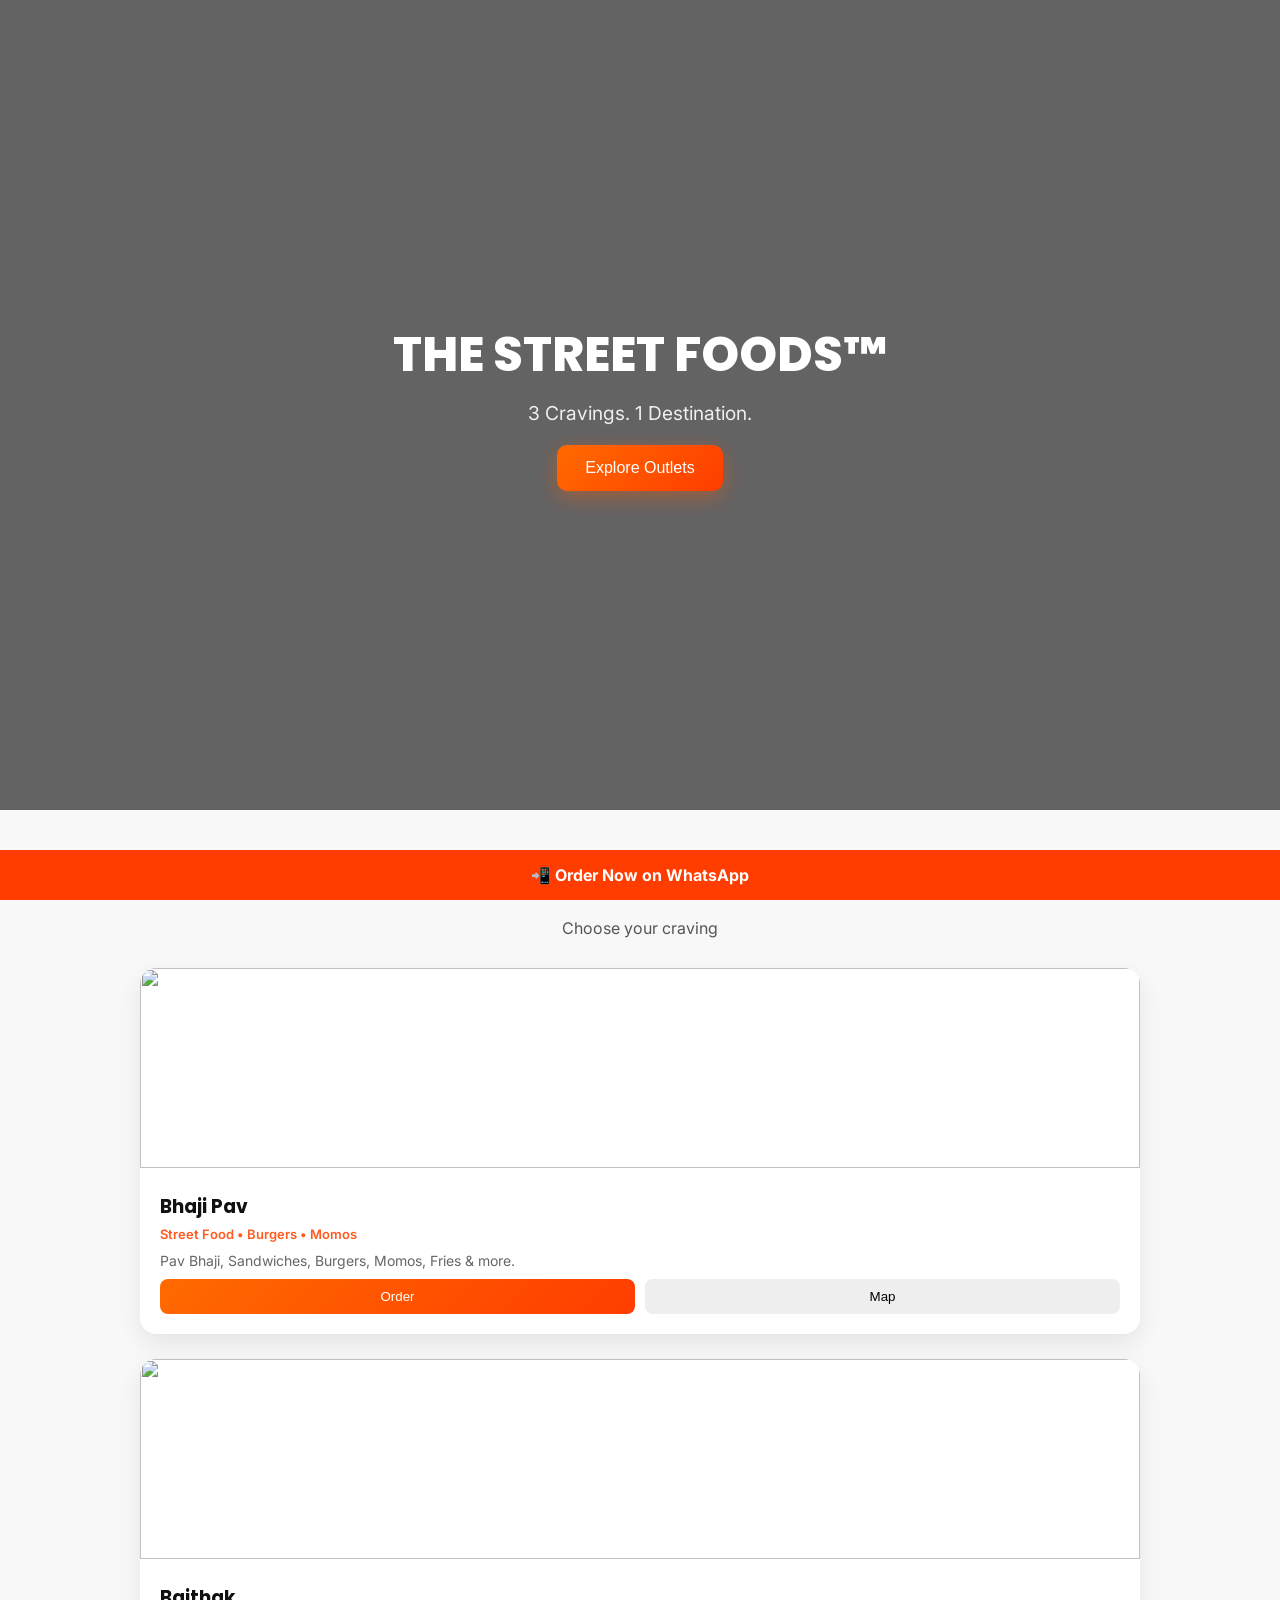
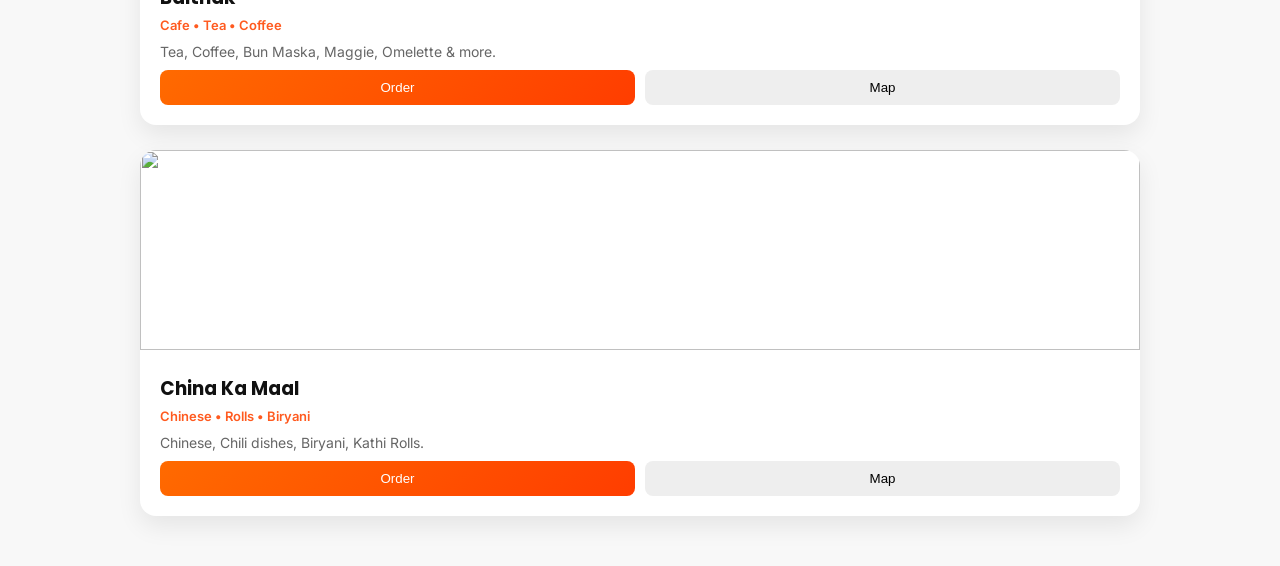
==== index.html @ 2a325438 "Update index.html" ====
<!DOCTYPE html>
<html lang="en">
<head>
    <meta charset="UTF-8" />
    <meta name="viewport" content="width=device-width, initial-scale=1.0"/>
    <title>The Street Foods™</title>

    <!-- Fonts -->
    <link href="https://fonts.googleapis.com/css2?family=Poppins:wght@400;600;800&family=Inter:wght@300;400;500&display=swap" rel="stylesheet">

    <style>
        * {
          margin: 0;
          padding: 0;
          box-sizing: border-box;
        }

        body {
          font-family: 'Inter', sans-serif;
          background: #f8f8f8;
          color: #111;
        }

        /* HERO */
        .hero {
          height: 90vh;
          background: linear-gradient(rgba(0,0,0,0.6), rgba(0,0,0,0.6)),
                      url('https://images.unsplash.com/photo-1504674900247-0877df9cc836');
          background-size: cover;
          background-position: center;
          display: flex;
          align-items: center;
          justify-content: center;
          text-align: center;
          color: white;
          padding: 20px;
        }

        .hero h1 {
          font-family: 'Poppins', sans-serif;
          font-size: 3rem;
          font-weight: 800;
        }

        .hero p {
          margin-top: 10px;
          font-size: 1.2rem;
          opacity: 0.9;
        }

        .hero button {
          margin-top: 20px;
          padding: 14px 28px;
          border: none;
          border-radius: 10px;
          background: linear-gradient(135deg, #ff6a00, #ff3d00);
          color: white;
          font-size: 16px;
          cursor: pointer;
          box-shadow: 0 6px 20px rgba(255,90,0,0.4);
          transition: 0.3s;
        }

        .hero button:hover {
          transform: scale(1.05);
        }

        /* SECTION */
        .section {
          padding: 50px 20px;
        }

        .section h2 {
          text-align: center;
          font-family: 'Poppins';
          font-size: 2rem;
          margin-bottom: 10px;
        }

        .section p {
          text-align: center;
          margin-bottom: 30px;
          color: #555;
        }

        /* CARDS */
        .cards {
          display: grid;
          gap: 25px;
          max-width: 1000px;
          margin: auto;
        }

        .card {
          background: white;
          border-radius: 16px;
          overflow: hidden;
          box-shadow: 0 10px 25px rgba(0,0,0,0.08);
          transition: 0.3s;
        }

        .card:hover {
          transform: translateY(-5px);
        }

        .card img {
          width: 100%;
          height: 200px;
          object-fit: cover;
        }

        .card-content {
          padding: 20px;
        }

        .card h3 {
          font-family: 'Poppins';
          margin-bottom: 5px;
        }

        .tag {
          font-size: 13px;
          color: #ff5a1f;
          font-weight: 600;
          margin-bottom: 10px;
        }

        .desc {
          font-size: 14px;
          color: #666;
          margin-bottom: 10px;
        }

        .buttons {
          display: flex;
          gap: 10px;
          margin-top: 10px;
        }

        .btn {
          flex: 1;
          padding: 10px;
          border-radius: 8px;
          border: none;
          cursor: pointer;
        }

        .primary {
          background: linear-gradient(135deg, #ff6a00, #ff3d00);
          color: white;
        }

        .secondary {
          background: #eee;
        }

        /* Sticky button */
        .sticky {
          position: fixed;
          bottom: 0;
          width: 100%;
          background: #ff3d00;
          color: white;
          text-align: center;
          padding: 15px;
          font-weight: bold;
        }

        /* MOBILE */
        @media (max-width: 600px) {
          .hero h1 {
            font-size: 2.2rem;
          }
        }
    </style>
</head>

<body>

<!-- HERO -->
<section class="hero">
    <div>
        <h1>THE STREET FOODS™</h1>
        <p>3 Cravings. 1 Destination.</p>
        <button onclick="scrollToOutlets()">Explore Outlets</button>
    </div>
</section>

<!-- OUTLETS -->
<section class="section" id="outlets">
    <h2>Our Outlets</h2>
    <p>Choose your craving</p>

    <div class="cards">

        <!-- Bhaji Pav -->
        <div class="card">
            <img src="https://unsplash.com/photos/a-plate-of-food-that-includes-bread-salsa-and-bread-rolls-jZaYAd6CqOo">
            <div class="card-content">
                <h3>Bhaji Pav</h3>
                <div class="tag">Street Food • Burgers • Momos</div>
                <div class="desc">
                    Pav Bhaji, Sandwiches, Burgers, Momos, Fries & more.
                </div>

                <div class="buttons">
                    <button class="btn primary" onclick="order('Bhaji Pav', '918409067309')">Order</button>
                    <button class="btn secondary" onclick="openMap('https://share.google/gjvX9seNaSlevF1n9')">Map</button>
                </div>
            </div>
        </div>

        <!-- Baithak -->
        <div class="card">
            <img src="https://images.unsplash.com/photo-1495474472287-4d71bcdd2085">
            <div class="card-content">
                <h3>Baithak</h3>
                <div class="tag">Cafe • Tea • Coffee</div>
                <div class="desc">
                    Tea, Coffee, Bun Maska, Maggie, Omelette & more.
                </div>

                <div class="buttons">
                    <button class="btn primary" onclick="order('Baithak', '918409067309')">Order</button>
                    <button class="btn secondary" onclick="openMap('https://share.google/8egLSYewcyZuOjMww')">Map</button>
                </div>
            </div>
        </div>

        <!-- China -->
        <div class="card">
            <img src="https://images.unsplash.com/photo-1546069901-ba9599a7e63c">
            <div class="card-content">
                <h3>China Ka Maal</h3>
                <div class="tag">Chinese • Rolls • Biryani</div>
                <div class="desc">
                    Chinese, Chili dishes, Biryani, Kathi Rolls.
                </div>

                <div class="buttons">
                    <button class="btn primary" onclick="order('China Ka Maal', '917033182192')">Order</button>
                    <button class="btn secondary" onclick="openMap('https://share.google/0GJ7uHHTRGUVC8TvQ')">Map</button>
                </div>
            </div>
        </div>

    </div>
</section>

<!-- Sticky CTA -->
<div class="sticky" onclick="order('The Street Foods', '918409067309')">
    📲 Order Now on WhatsApp
</div>

<script>
    function scrollToOutlets() {
      document.getElementById("outlets").scrollIntoView({ behavior: "smooth" });
    }

    function order(outlet, number) {
      const msg = `Hi, I want to order from ${outlet}`;
      window.open(`https://wa.me/${number}?text=${encodeURIComponent(msg)}`);
    }

    function openMap(link) {
      window.open(link);
    }
</script>

</body>
</html>
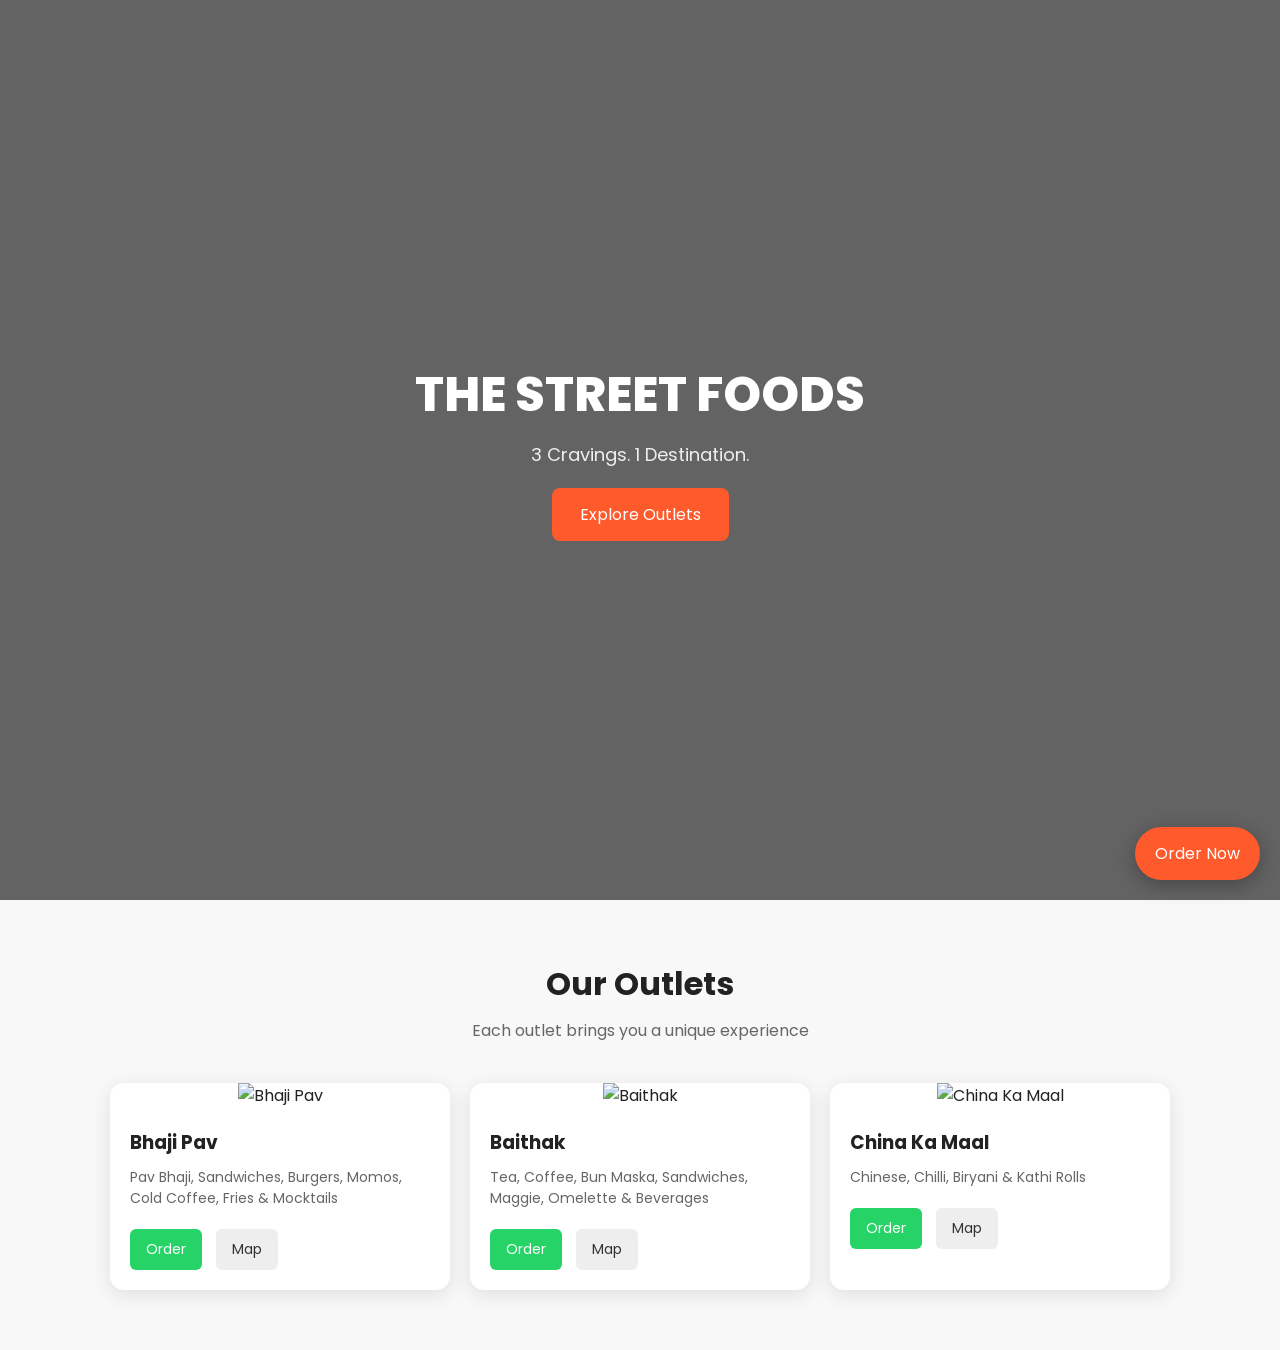
==== commit 98f3cbae: "Update index.html" ====
--- a/index.html
+++ b/index.html
@@ -1,271 +1,228 @@
 <!DOCTYPE html>
 <html lang="en">
 <head>
-    <meta charset="UTF-8" />
-    <meta name="viewport" content="width=device-width, initial-scale=1.0"/>
-    <title>The Street Foods™</title>
-
-    <!-- Fonts -->
-    <link href="https://fonts.googleapis.com/css2?family=Poppins:wght@400;600;800&family=Inter:wght@300;400;500&display=swap" rel="stylesheet">
-
-    <style>
-        * {
-          margin: 0;
-          padding: 0;
-          box-sizing: border-box;
-        }
-
-        body {
-          font-family: 'Inter', sans-serif;
-          background: #f8f8f8;
-          color: #111;
-        }
-
-        /* HERO */
-        .hero {
-          height: 90vh;
-          background: linear-gradient(rgba(0,0,0,0.6), rgba(0,0,0,0.6)),
-                      url('https://images.unsplash.com/photo-1504674900247-0877df9cc836');
-          background-size: cover;
-          background-position: center;
-          display: flex;
-          align-items: center;
-          justify-content: center;
-          text-align: center;
-          color: white;
-          padding: 20px;
-        }
-
-        .hero h1 {
-          font-family: 'Poppins', sans-serif;
-          font-size: 3rem;
-          font-weight: 800;
-        }
-
-        .hero p {
-          margin-top: 10px;
-          font-size: 1.2rem;
-          opacity: 0.9;
-        }
-
-        .hero button {
-          margin-top: 20px;
-          padding: 14px 28px;
-          border: none;
-          border-radius: 10px;
-          background: linear-gradient(135deg, #ff6a00, #ff3d00);
-          color: white;
-          font-size: 16px;
-          cursor: pointer;
-          box-shadow: 0 6px 20px rgba(255,90,0,0.4);
-          transition: 0.3s;
-        }
-
-        .hero button:hover {
-          transform: scale(1.05);
-        }
-
-        /* SECTION */
-        .section {
-          padding: 50px 20px;
-        }
-
-        .section h2 {
-          text-align: center;
-          font-family: 'Poppins';
-          font-size: 2rem;
-          margin-bottom: 10px;
-        }
-
-        .section p {
-          text-align: center;
-          margin-bottom: 30px;
-          color: #555;
-        }
-
-        /* CARDS */
-        .cards {
-          display: grid;
-          gap: 25px;
-          max-width: 1000px;
-          margin: auto;
-        }
-
-        .card {
-          background: white;
-          border-radius: 16px;
-          overflow: hidden;
-          box-shadow: 0 10px 25px rgba(0,0,0,0.08);
-          transition: 0.3s;
-        }
-
-        .card:hover {
-          transform: translateY(-5px);
-        }
-
-        .card img {
-          width: 100%;
-          height: 200px;
-          object-fit: cover;
-        }
-
-        .card-content {
-          padding: 20px;
-        }
-
-        .card h3 {
-          font-family: 'Poppins';
-          margin-bottom: 5px;
-        }
-
-        .tag {
-          font-size: 13px;
-          color: #ff5a1f;
-          font-weight: 600;
-          margin-bottom: 10px;
-        }
-
-        .desc {
-          font-size: 14px;
-          color: #666;
-          margin-bottom: 10px;
-        }
-
-        .buttons {
-          display: flex;
-          gap: 10px;
-          margin-top: 10px;
-        }
-
-        .btn {
-          flex: 1;
-          padding: 10px;
-          border-radius: 8px;
-          border: none;
-          cursor: pointer;
-        }
-
-        .primary {
-          background: linear-gradient(135deg, #ff6a00, #ff3d00);
-          color: white;
-        }
-
-        .secondary {
-          background: #eee;
-        }
-
-        /* Sticky button */
-        .sticky {
-          position: fixed;
-          bottom: 0;
-          width: 100%;
-          background: #ff3d00;
-          color: white;
-          text-align: center;
-          padding: 15px;
-          font-weight: bold;
-        }
-
-        /* MOBILE */
-        @media (max-width: 600px) {
-          .hero h1 {
-            font-size: 2.2rem;
-          }
-        }
-    </style>
+  <meta charset="UTF-8" />
+  <meta name="viewport" content="width=device-width, initial-scale=1.0"/>
+  <title>THE STREET FOODS</title>
+
+  <!-- Google Fonts -->
+  <link href="https://fonts.googleapis.com/css2?family=Poppins:wght@400;600;800&display=swap" rel="stylesheet">
+
+  <style>
+    * {
+      margin: 0;
+      padding: 0;
+      box-sizing: border-box;
+      font-family: 'Poppins', sans-serif;
+    }
+
+    body {
+      background: #f8f8f8;
+      color: #222;
+    }
+
+    /* HERO */
+    .hero {
+      height: 100vh;
+      background: linear-gradient(rgba(0,0,0,0.6), rgba(0,0,0,0.6)),
+                  url('images/bhaji.jpg') center/cover no-repeat;
+      display: flex;
+      align-items: center;
+      justify-content: center;
+      text-align: center;
+      color: white;
+      padding: 20px;
+    }
+
+    .hero h1 {
+      font-size: 48px;
+      font-weight: 800;
+    }
+
+    .hero p {
+      margin-top: 10px;
+      font-size: 18px;
+      opacity: 0.9;
+    }
+
+    .btn {
+      margin-top: 20px;
+      padding: 14px 28px;
+      background: #ff5a2c;
+      color: white;
+      border: none;
+      border-radius: 8px;
+      font-size: 16px;
+      cursor: pointer;
+      text-decoration: none;
+      display: inline-block;
+    }
+
+    /* SECTION */
+    .section {
+      padding: 60px 20px;
+      max-width: 1100px;
+      margin: auto;
+      text-align: center;
+    }
+
+    .section h2 {
+      font-size: 32px;
+      margin-bottom: 10px;
+    }
+
+    .section p {
+      color: #666;
+      margin-bottom: 40px;
+    }
+
+    /* CARDS */
+    .grid {
+      display: grid;
+      grid-template-columns: repeat(auto-fit, minmax(280px, 1fr));
+      gap: 20px;
+    }
+
+    .card {
+      background: white;
+      border-radius: 14px;
+      overflow: hidden;
+      box-shadow: 0 5px 20px rgba(0,0,0,0.1);
+      transition: 0.3s;
+    }
+
+    .card:hover {
+      transform: translateY(-8px);
+      box-shadow: 0 15px 40px rgba(0,0,0,0.2);
+    }
+
+    .card img {
+      width: 100%;
+      height: 220px;
+      object-fit: cover;
+    }
+
+    .card-content {
+      padding: 20px;
+      text-align: left;
+    }
+
+    .card h3 {
+      margin-bottom: 10px;
+    }
+
+    .card p {
+      font-size: 14px;
+      color: #666;
+      margin-bottom: 15px;
+    }
+
+    .actions a {
+      display: inline-block;
+      margin-right: 10px;
+      margin-top: 5px;
+      padding: 10px 16px;
+      border-radius: 6px;
+      text-decoration: none;
+      font-size: 14px;
+    }
+
+    .whatsapp {
+      background: #25D366;
+      color: white;
+    }
+
+    .map {
+      background: #eee;
+      color: #333;
+    }
+
+    /* FLOAT BUTTON */
+    .floating-btn {
+      position: fixed;
+      bottom: 20px;
+      right: 20px;
+      background: #ff5a2c;
+      color: white;
+      padding: 14px 20px;
+      border-radius: 50px;
+      text-decoration: none;
+      box-shadow: 0 5px 20px rgba(0,0,0,0.3);
+    }
+
+    /* MOBILE */
+    @media(max-width:600px){
+      .hero h1 {
+        font-size: 32px;
+      }
+    }
+  </style>
 </head>
 
 <body>
 
-<!-- HERO -->
-<section class="hero">
+  <!-- HERO -->
+  <section class="hero">
     <div>
-        <h1>THE STREET FOODS™</h1>
-        <p>3 Cravings. 1 Destination.</p>
-        <button onclick="scrollToOutlets()">Explore Outlets</button>
+      <h1>THE STREET FOODS</h1>
+      <p>3 Cravings. 1 Destination.</p>
+      <a href="#outlets" class="btn">Explore Outlets</a>
     </div>
-</section>
-
-<!-- OUTLETS -->
-<section class="section" id="outlets">
+  </section>
+
+  <!-- OUTLETS -->
+  <section class="section" id="outlets">
     <h2>Our Outlets</h2>
-    <p>Choose your craving</p>
-
-    <div class="cards">
-
-        <!-- Bhaji Pav -->
-        <div class="card">
-            <img src="https://unsplash.com/photos/a-plate-of-food-that-includes-bread-salsa-and-bread-rolls-jZaYAd6CqOo">
-            <div class="card-content">
-                <h3>Bhaji Pav</h3>
-                <div class="tag">Street Food • Burgers • Momos</div>
-                <div class="desc">
-                    Pav Bhaji, Sandwiches, Burgers, Momos, Fries & more.
-                </div>
-
-                <div class="buttons">
-                    <button class="btn primary" onclick="order('Bhaji Pav', '918409067309')">Order</button>
-                    <button class="btn secondary" onclick="openMap('https://share.google/gjvX9seNaSlevF1n9')">Map</button>
-                </div>
-            </div>
+    <p>Each outlet brings you a unique experience</p>
+
+    <div class="grid">
+
+      <!-- Bhaji Pav -->
+      <div class="card">
+        <img src="images/bhaji.jpg" alt="Bhaji Pav">
+        <div class="card-content">
+          <h3>Bhaji Pav</h3>
+          <p>Pav Bhaji, Sandwiches, Burgers, Momos, Cold Coffee, Fries & Mocktails</p>
+          <div class="actions">
+            <a class="whatsapp" href="https://wa.me/918409067309">Order</a>
+            <a class="map" href="https://share.google/gjvX9seNaSlevF1n9">Map</a>
+          </div>
         </div>
-
-        <!-- Baithak -->
-        <div class="card">
-            <img src="https://images.unsplash.com/photo-1495474472287-4d71bcdd2085">
-            <div class="card-content">
-                <h3>Baithak</h3>
-                <div class="tag">Cafe • Tea • Coffee</div>
-                <div class="desc">
-                    Tea, Coffee, Bun Maska, Maggie, Omelette & more.
-                </div>
-
-                <div class="buttons">
-                    <button class="btn primary" onclick="order('Baithak', '918409067309')">Order</button>
-                    <button class="btn secondary" onclick="openMap('https://share.google/8egLSYewcyZuOjMww')">Map</button>
-                </div>
-            </div>
+      </div>
+
+      <!-- Baithak -->
+      <div class="card">
+        <img src="images/baithak.jpg" alt="Baithak">
+        <div class="card-content">
+          <h3>Baithak</h3>
+          <p>Tea, Coffee, Bun Maska, Sandwiches, Maggie, Omelette & Beverages</p>
+          <div class="actions">
+            <a class="whatsapp" href="https://wa.me/918409067309">Order</a>
+            <a class="map" href="https://share.google/8egLSYewcyZuOjMww">Map</a>
+          </div>
         </div>
-
-        <!-- China -->
-        <div class="card">
-            <img src="https://images.unsplash.com/photo-1546069901-ba9599a7e63c">
-            <div class="card-content">
-                <h3>China Ka Maal</h3>
-                <div class="tag">Chinese • Rolls • Biryani</div>
-                <div class="desc">
-                    Chinese, Chili dishes, Biryani, Kathi Rolls.
-                </div>
-
-                <div class="buttons">
-                    <button class="btn primary" onclick="order('China Ka Maal', '917033182192')">Order</button>
-                    <button class="btn secondary" onclick="openMap('https://share.google/0GJ7uHHTRGUVC8TvQ')">Map</button>
-                </div>
-            </div>
+      </div>
+
+      <!-- China Ka Maal -->
+      <div class="card">
+        <img src="images/china.jpg" alt="China Ka Maal">
+        <div class="card-content">
+          <h3>China Ka Maal</h3>
+          <p>Chinese, Chilli, Biryani & Kathi Rolls</p>
+          <div class="actions">
+            <a class="whatsapp" href="https://wa.me/917033182192">Order</a>
+            <a class="map" href="https://share.google/0GJ7uHHTRGUVC8TvQ">Map</a>
+          </div>
         </div>
+      </div>
 
     </div>
-</section>
-
-<!-- Sticky CTA -->
-<div class="sticky" onclick="order('The Street Foods', '918409067309')">
-    📲 Order Now on WhatsApp
-</div>
-
-<script>
-    function scrollToOutlets() {
-      document.getElementById("outlets").scrollIntoView({ behavior: "smooth" });
-    }
-
-    function order(outlet, number) {
-      const msg = `Hi, I want to order from ${outlet}`;
-      window.open(`https://wa.me/${number}?text=${encodeURIComponent(msg)}`);
-    }
-
-    function openMap(link) {
-      window.open(link);
-    }
-</script>
+  </section>
+
+  <!-- FLOATING BUTTON -->
+  <a href="https://wa.me/918409067309" class="floating-btn">
+    Order Now
+  </a>
 
 </body>
 </html>
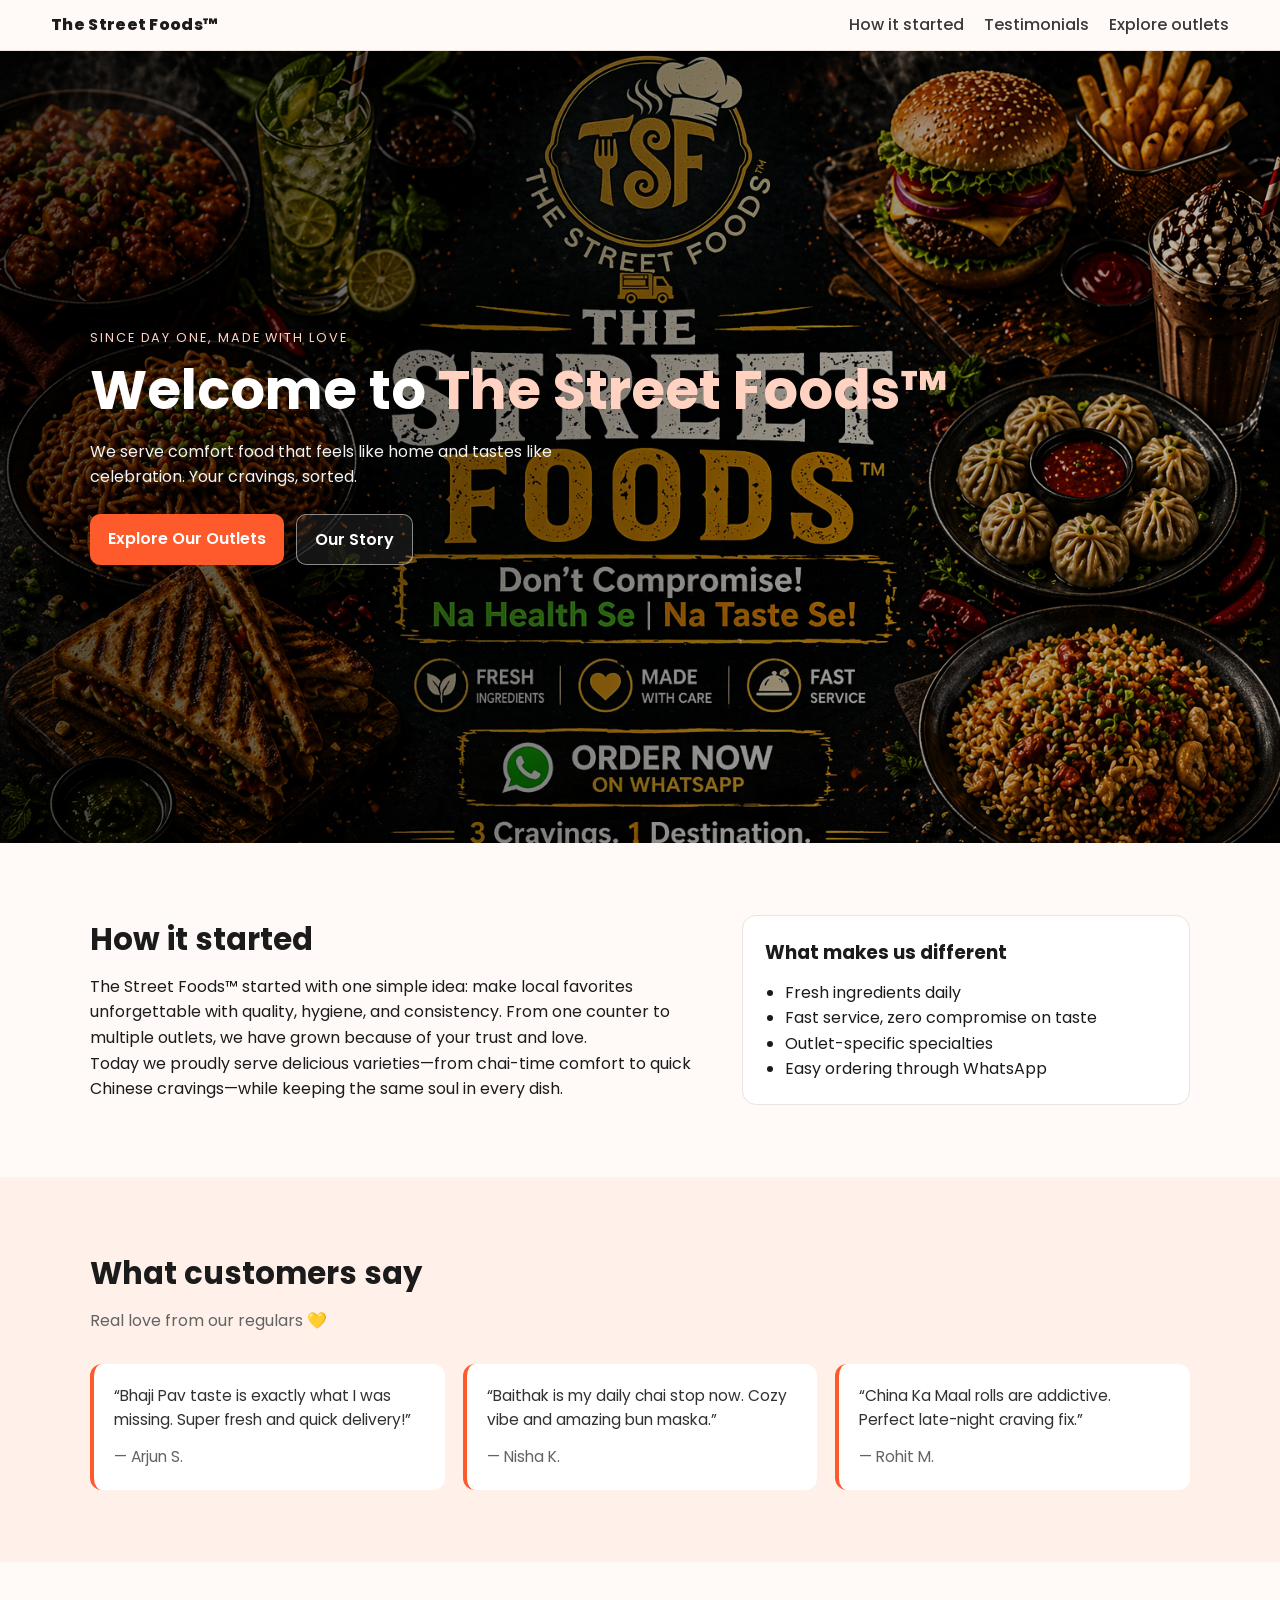
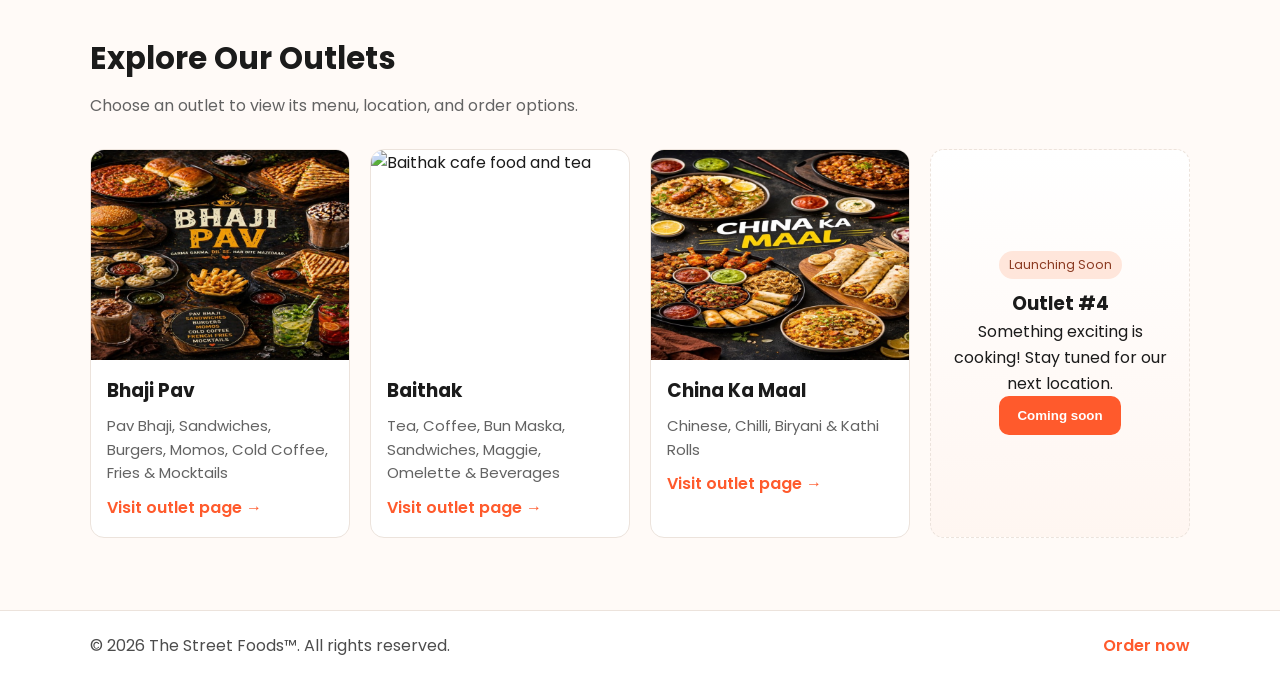
==== commit bfcdeba5: "Add Baithak full menu and image-based mini item cards with quick add" ====
--- a/index.html
+++ b/index.html
@@ -1,228 +1,132 @@
-<!DOCTYPE html>
-<html lang="en">
-<head>
-  <meta charset="UTF-8" />
-  <meta name="viewport" content="width=device-width, initial-scale=1.0"/>
-  <title>THE STREET FOODS</title>
-
-  <!-- Google Fonts -->
-  <link href="https://fonts.googleapis.com/css2?family=Poppins:wght@400;600;800&display=swap" rel="stylesheet">
-
-  <style>
-    * {
-      margin: 0;
-      padding: 0;
-      box-sizing: border-box;
-      font-family: 'Poppins', sans-serif;
-    }
-
-    body {
-      background: #f8f8f8;
-      color: #222;
-    }
-
-    /* HERO */
-    .hero {
-      height: 100vh;
-      background: linear-gradient(rgba(0,0,0,0.6), rgba(0,0,0,0.6)),
-                  url('images/bhaji.jpg') center/cover no-repeat;
-      display: flex;
-      align-items: center;
-      justify-content: center;
-      text-align: center;
-      color: white;
-      padding: 20px;
-    }
-
-    .hero h1 {
-      font-size: 48px;
-      font-weight: 800;
-    }
-
-    .hero p {
-      margin-top: 10px;
-      font-size: 18px;
-      opacity: 0.9;
-    }
-
-    .btn {
-      margin-top: 20px;
-      padding: 14px 28px;
-      background: #ff5a2c;
-      color: white;
-      border: none;
-      border-radius: 8px;
-      font-size: 16px;
-      cursor: pointer;
-      text-decoration: none;
-      display: inline-block;
-    }
-
-    /* SECTION */
-    .section {
-      padding: 60px 20px;
-      max-width: 1100px;
-      margin: auto;
-      text-align: center;
-    }
-
-    .section h2 {
-      font-size: 32px;
-      margin-bottom: 10px;
-    }
-
-    .section p {
-      color: #666;
-      margin-bottom: 40px;
-    }
-
-    /* CARDS */
-    .grid {
-      display: grid;
-      grid-template-columns: repeat(auto-fit, minmax(280px, 1fr));
-      gap: 20px;
-    }
-
-    .card {
-      background: white;
-      border-radius: 14px;
-      overflow: hidden;
-      box-shadow: 0 5px 20px rgba(0,0,0,0.1);
-      transition: 0.3s;
-    }
-
-    .card:hover {
-      transform: translateY(-8px);
-      box-shadow: 0 15px 40px rgba(0,0,0,0.2);
-    }
-
-    .card img {
-      width: 100%;
-      height: 220px;
-      object-fit: cover;
-    }
-
-    .card-content {
-      padding: 20px;
-      text-align: left;
-    }
-
-    .card h3 {
-      margin-bottom: 10px;
-    }
-
-    .card p {
-      font-size: 14px;
-      color: #666;
-      margin-bottom: 15px;
-    }
-
-    .actions a {
-      display: inline-block;
-      margin-right: 10px;
-      margin-top: 5px;
-      padding: 10px 16px;
-      border-radius: 6px;
-      text-decoration: none;
-      font-size: 14px;
-    }
-
-    .whatsapp {
-      background: #25D366;
-      color: white;
-    }
-
-    .map {
-      background: #eee;
-      color: #333;
-    }
-
-    /* FLOAT BUTTON */
-    .floating-btn {
-      position: fixed;
-      bottom: 20px;
-      right: 20px;
-      background: #ff5a2c;
-      color: white;
-      padding: 14px 20px;
-      border-radius: 50px;
-      text-decoration: none;
-      box-shadow: 0 5px 20px rgba(0,0,0,0.3);
-    }
-
-    /* MOBILE */
-    @media(max-width:600px){
-      .hero h1 {
-        font-size: 32px;
-      }
-    }
-  </style>
-</head>
-
-<body>
-
-  <!-- HERO -->
-  <section class="hero">
-    <div>
-      <h1>THE STREET FOODS</h1>
-      <p>3 Cravings. 1 Destination.</p>
-      <a href="#outlets" class="btn">Explore Outlets</a>
-    </div>
-  </section>
-
-  <!-- OUTLETS -->
-  <section class="section" id="outlets">
-    <h2>Our Outlets</h2>
-    <p>Each outlet brings you a unique experience</p>
-
-    <div class="grid">
-
-      <!-- Bhaji Pav -->
-      <div class="card">
-        <img src="images/bhaji.jpg" alt="Bhaji Pav">
-        <div class="card-content">
-          <h3>Bhaji Pav</h3>
-          <p>Pav Bhaji, Sandwiches, Burgers, Momos, Cold Coffee, Fries & Mocktails</p>
-          <div class="actions">
-            <a class="whatsapp" href="https://wa.me/918409067309">Order</a>
-            <a class="map" href="https://share.google/gjvX9seNaSlevF1n9">Map</a>
-          </div>
-        </div>
-      </div>
-
-      <!-- Baithak -->
-      <div class="card">
-        <img src="images/baithak.jpg" alt="Baithak">
-        <div class="card-content">
-          <h3>Baithak</h3>
-          <p>Tea, Coffee, Bun Maska, Sandwiches, Maggie, Omelette & Beverages</p>
-          <div class="actions">
-            <a class="whatsapp" href="https://wa.me/918409067309">Order</a>
-            <a class="map" href="https://share.google/8egLSYewcyZuOjMww">Map</a>
-          </div>
-        </div>
-      </div>
-
-      <!-- China Ka Maal -->
-      <div class="card">
-        <img src="images/china.jpg" alt="China Ka Maal">
-        <div class="card-content">
-          <h3>China Ka Maal</h3>
-          <p>Chinese, Chilli, Biryani & Kathi Rolls</p>
-          <div class="actions">
-            <a class="whatsapp" href="https://wa.me/917033182192">Order</a>
-            <a class="map" href="https://share.google/0GJ7uHHTRGUVC8TvQ">Map</a>
-          </div>
-        </div>
-      </div>
-
-    </div>
-  </section>
-
-  <!-- FLOATING BUTTON -->
-  <a href="https://wa.me/918409067309" class="floating-btn">
-    Order Now
-  </a>
-
-</body>
-</html>
+<!DOCTYPE html>
+<html lang="en">
+<head>
+  <meta charset="UTF-8" />
+  <meta name="viewport" content="width=device-width, initial-scale=1.0"/>
+  <title>The Street Foods™ | 3 Cravings. 1 Destination.</title>
+  <meta name="description" content="Welcome to The Street Foods™. Discover our story, what customers love, and explore all outlets." />
+  <link rel="preconnect" href="https://fonts.googleapis.com">
+  <link rel="preconnect" href="https://fonts.gstatic.com" crossorigin>
+  <link href="https://fonts.googleapis.com/css2?family=Poppins:wght@400;500;600;700;800&display=swap" rel="stylesheet">
+  <link rel="stylesheet" href="styles.css">
+</head>
+<body>
+  <header class="topbar">
+    <a class="brand" href="index.html">The Street Foods™</a>
+    <nav>
+      <a href="#story">How it started</a>
+      <a href="#testimonials">Testimonials</a>
+      <a href="#outlets">Explore outlets</a>
+    </nav>
+  </header>
+
+  <section class="hero">
+    <div class="hero-overlay"></div>
+    <div class="hero-content container">
+      <p class="eyebrow">Since day one, made with love</p>
+      <h1>Welcome to <span>The Street Foods™</span></h1>
+      <p class="lead">We serve comfort food that feels like home and tastes like celebration. Your cravings, sorted.</p>
+      <div class="hero-actions">
+        <a class="btn btn-primary" href="#outlets">Explore Our Outlets</a>
+        <a class="btn btn-ghost" href="#story">Our Story</a>
+      </div>
+    </div>
+  </section>
+
+  <main>
+    <section class="section container" id="story">
+      <div class="split">
+        <article>
+          <h2>How it started</h2>
+          <p>The Street Foods™ started with one simple idea: make local favorites unforgettable with quality, hygiene, and consistency. From one counter to multiple outlets, we have grown because of your trust and love.</p>
+          <p>Today we proudly serve delicious varieties—from chai-time comfort to quick Chinese cravings—while keeping the same soul in every dish.</p>
+        </article>
+        <aside class="highlight-card">
+          <h3>What makes us different</h3>
+          <ul>
+            <li>Fresh ingredients daily</li>
+            <li>Fast service, zero compromise on taste</li>
+            <li>Outlet-specific specialties</li>
+            <li>Easy ordering through WhatsApp</li>
+          </ul>
+        </aside>
+      </div>
+    </section>
+
+    <section class="section section-muted" id="testimonials">
+      <div class="container">
+        <h2>What customers say</h2>
+        <p class="section-sub">Real love from our regulars 💛</p>
+        <div class="testimonial-grid">
+          <blockquote>
+            “Bhaji Pav taste is exactly what I was missing. Super fresh and quick delivery!”
+            <cite>— Arjun S.</cite>
+          </blockquote>
+          <blockquote>
+            “Baithak is my daily chai stop now. Cozy vibe and amazing bun maska.”
+            <cite>— Nisha K.</cite>
+          </blockquote>
+          <blockquote>
+            “China Ka Maal rolls are addictive. Perfect late-night craving fix.”
+            <cite>— Rohit M.</cite>
+          </blockquote>
+        </div>
+      </div>
+    </section>
+
+    <section class="section container" id="outlets">
+      <h2>Explore Our Outlets</h2>
+      <p class="section-sub">Choose an outlet to view its menu, location, and order options.</p>
+
+      <div class="outlet-grid">
+        <a class="outlet-card" href="outlet-bhaji-pav.html" aria-label="Open Bhaji Pav outlet page">
+          <img src="images/bhaji.jpg" alt="Bhaji Pav dishes">
+          <div class="outlet-content">
+            <h3>Bhaji Pav</h3>
+            <p>Pav Bhaji, Sandwiches, Burgers, Momos, Cold Coffee, Fries & Mocktails</p>
+            <span class="card-link">Visit outlet page →</span>
+          </div>
+        </a>
+
+        <a class="outlet-card" href="outlet-baithak.html" aria-label="Open Baithak outlet page">
+          <img src="images/baithak.jpg" alt="Baithak cafe food and tea">
+          <div class="outlet-content">
+            <h3>Baithak</h3>
+            <p>Tea, Coffee, Bun Maska, Sandwiches, Maggie, Omelette & Beverages</p>
+            <span class="card-link">Visit outlet page →</span>
+          </div>
+        </a>
+
+        <a class="outlet-card" href="outlet-china-ka-maal.html" aria-label="Open China Ka Maal outlet page">
+          <img src="images/china.jpg" alt="China Ka Maal food items">
+          <div class="outlet-content">
+            <h3>China Ka Maal</h3>
+            <p>Chinese, Chilli, Biryani & Kathi Rolls</p>
+            <span class="card-link">Visit outlet page →</span>
+          </div>
+        </a>
+
+        <article class="outlet-card coming-soon" aria-label="4th outlet coming soon">
+          <div class="coming-soon-inner">
+            <p class="badge">Launching Soon</p>
+            <h3>Outlet #4</h3>
+            <p>Something exciting is cooking! Stay tuned for our next location.</p>
+            <button class="btn btn-primary" disabled>Coming soon</button>
+          </div>
+        </article>
+      </div>
+    </section>
+  </main>
+
+  <footer class="footer">
+    <div class="container footer-row">
+      <p>© <span id="year"></span> The Street Foods™. All rights reserved.</p>
+      <a href="#outlets">Order now</a>
+    </div>
+  </footer>
+
+  <script>
+    document.getElementById('year').textContent = new Date().getFullYear();
+  </script>
+</body>
+</html>
--- a/styles.css
+++ b/styles.css
@@ -0,0 +1,199 @@
+:root {
+  --bg: #fffaf7;
+  --text: #1b1b1b;
+  --muted: #636363;
+  --brand: #ff5a2c;
+  --brand-dark: #e74c1f;
+  --card: #ffffff;
+  --line: #ece3dc;
+}
+
+* { box-sizing: border-box; margin: 0; padding: 0; }
+body {
+  font-family: 'Poppins', sans-serif;
+  color: var(--text);
+  background: var(--bg);
+  line-height: 1.6;
+}
+img { max-width: 100%; display: block; }
+a { color: inherit; text-decoration: none; }
+
+.container { width: min(1100px, 92%); margin-inline: auto; }
+.section { padding: 72px 0; }
+.section-muted { background: #fff1ea; }
+.section h2 { font-size: clamp(1.8rem, 2.4vw, 2.4rem); margin-bottom: 10px; }
+.section-sub { color: var(--muted); margin-bottom: 30px; }
+
+.topbar {
+  position: sticky;
+  top: 0;
+  z-index: 20;
+  display: flex;
+  justify-content: space-between;
+  align-items: center;
+  background: rgba(255, 250, 247, 0.94);
+  border-bottom: 1px solid var(--line);
+  padding: 12px 4%;
+  backdrop-filter: blur(8px);
+}
+.brand { font-weight: 800; letter-spacing: .3px; }
+.topbar nav { display: flex; gap: 20px; }
+.topbar nav a { color: #3a3a3a; font-weight: 500; }
+
+.hero {
+  position: relative;
+  min-height: 88vh;
+  background: url('images/hero.png') center/cover no-repeat;
+  display: grid;
+  place-items: center;
+  overflow: hidden;
+}
+.hero-overlay {
+  position: absolute;
+  inset: 0;
+  background: linear-gradient(100deg, rgba(0, 0, 0, 0.72), rgba(0, 0, 0, 0.2));
+}
+.hero-content {
+  position: relative;
+  color: #fff;
+  text-align: left;
+}
+.eyebrow {
+  text-transform: uppercase;
+  letter-spacing: .15em;
+  font-size: .8rem;
+  margin-bottom: 10px;
+  color: #ffd4c7;
+}
+.hero h1 {
+  font-size: clamp(2rem, 5vw, 3.4rem);
+  line-height: 1.18;
+  margin-bottom: 16px;
+}
+.hero h1 span { color: #ffd2c2; }
+.hero .lead {
+  width: min(560px, 100%);
+  color: #f3f3f3;
+}
+.hero-actions {
+  margin-top: 24px;
+  display: flex;
+  gap: 12px;
+  flex-wrap: wrap;
+}
+
+.btn {
+  border: 0;
+  border-radius: 10px;
+  padding: 12px 18px;
+  font-weight: 600;
+  cursor: pointer;
+}
+.btn-primary {
+  background: var(--brand);
+  color: #fff;
+}
+.btn-primary:hover { background: var(--brand-dark); }
+.btn-ghost {
+  border: 1px solid rgba(255,255,255,.5);
+  color: #fff;
+  background: rgba(255,255,255,.08);
+}
+
+.split {
+  display: grid;
+  grid-template-columns: 1.4fr 1fr;
+  gap: 24px;
+  align-items: start;
+}
+.highlight-card {
+  background: var(--card);
+  border: 1px solid var(--line);
+  border-radius: 14px;
+  padding: 22px;
+}
+.highlight-card ul {
+  margin-top: 12px;
+  padding-left: 20px;
+}
+
+.testimonial-grid {
+  display: grid;
+  grid-template-columns: repeat(3, minmax(0, 1fr));
+  gap: 18px;
+}
+.testimonial-grid blockquote {
+  background: #fff;
+  border-left: 4px solid var(--brand);
+  border-radius: 12px;
+  padding: 20px;
+  font-size: .97rem;
+  color: #313131;
+}
+.testimonial-grid cite {
+  display: block;
+  margin-top: 12px;
+  color: var(--muted);
+  font-style: normal;
+}
+
+.outlet-grid {
+  display: grid;
+  grid-template-columns: repeat(auto-fit, minmax(240px, 1fr));
+  gap: 20px;
+}
+.outlet-card {
+  background: #fff;
+  border: 1px solid var(--line);
+  border-radius: 14px;
+  overflow: hidden;
+  transition: transform .18s ease, box-shadow .18s ease;
+}
+.outlet-card:hover {
+  transform: translateY(-6px);
+  box-shadow: 0 14px 24px rgba(0,0,0,.08);
+}
+.outlet-card img { height: 210px; width: 100%; object-fit: cover; }
+.outlet-content { padding: 16px; }
+.outlet-content p { color: var(--muted); margin: 8px 0 10px; font-size: .93rem; }
+.card-link { color: var(--brand); font-weight: 600; }
+
+.coming-soon {
+  display: grid;
+  place-items: center;
+  min-height: 340px;
+  border-style: dashed;
+  background: linear-gradient(180deg, #fff, #fff6f1);
+}
+.coming-soon-inner { text-align: center; padding: 20px; }
+.badge {
+  display: inline-block;
+  background: #ffe6db;
+  color: #8b3a21;
+  border-radius: 999px;
+  padding: 4px 10px;
+  font-size: .78rem;
+  margin-bottom: 10px;
+}
+
+.footer {
+  border-top: 1px solid var(--line);
+  background: #fff;
+  padding: 22px 0;
+}
+.footer-row {
+  display: flex;
+  justify-content: space-between;
+  align-items: center;
+  color: #4c4c4c;
+}
+.footer a { color: var(--brand); font-weight: 600; }
+
+@media (max-width: 900px) {
+  .testimonial-grid { grid-template-columns: 1fr; }
+  .split { grid-template-columns: 1fr; }
+}
+@media (max-width: 740px) {
+  .topbar { flex-direction: column; gap: 10px; }
+  .topbar nav { flex-wrap: wrap; justify-content: center; gap: 12px; }
+}
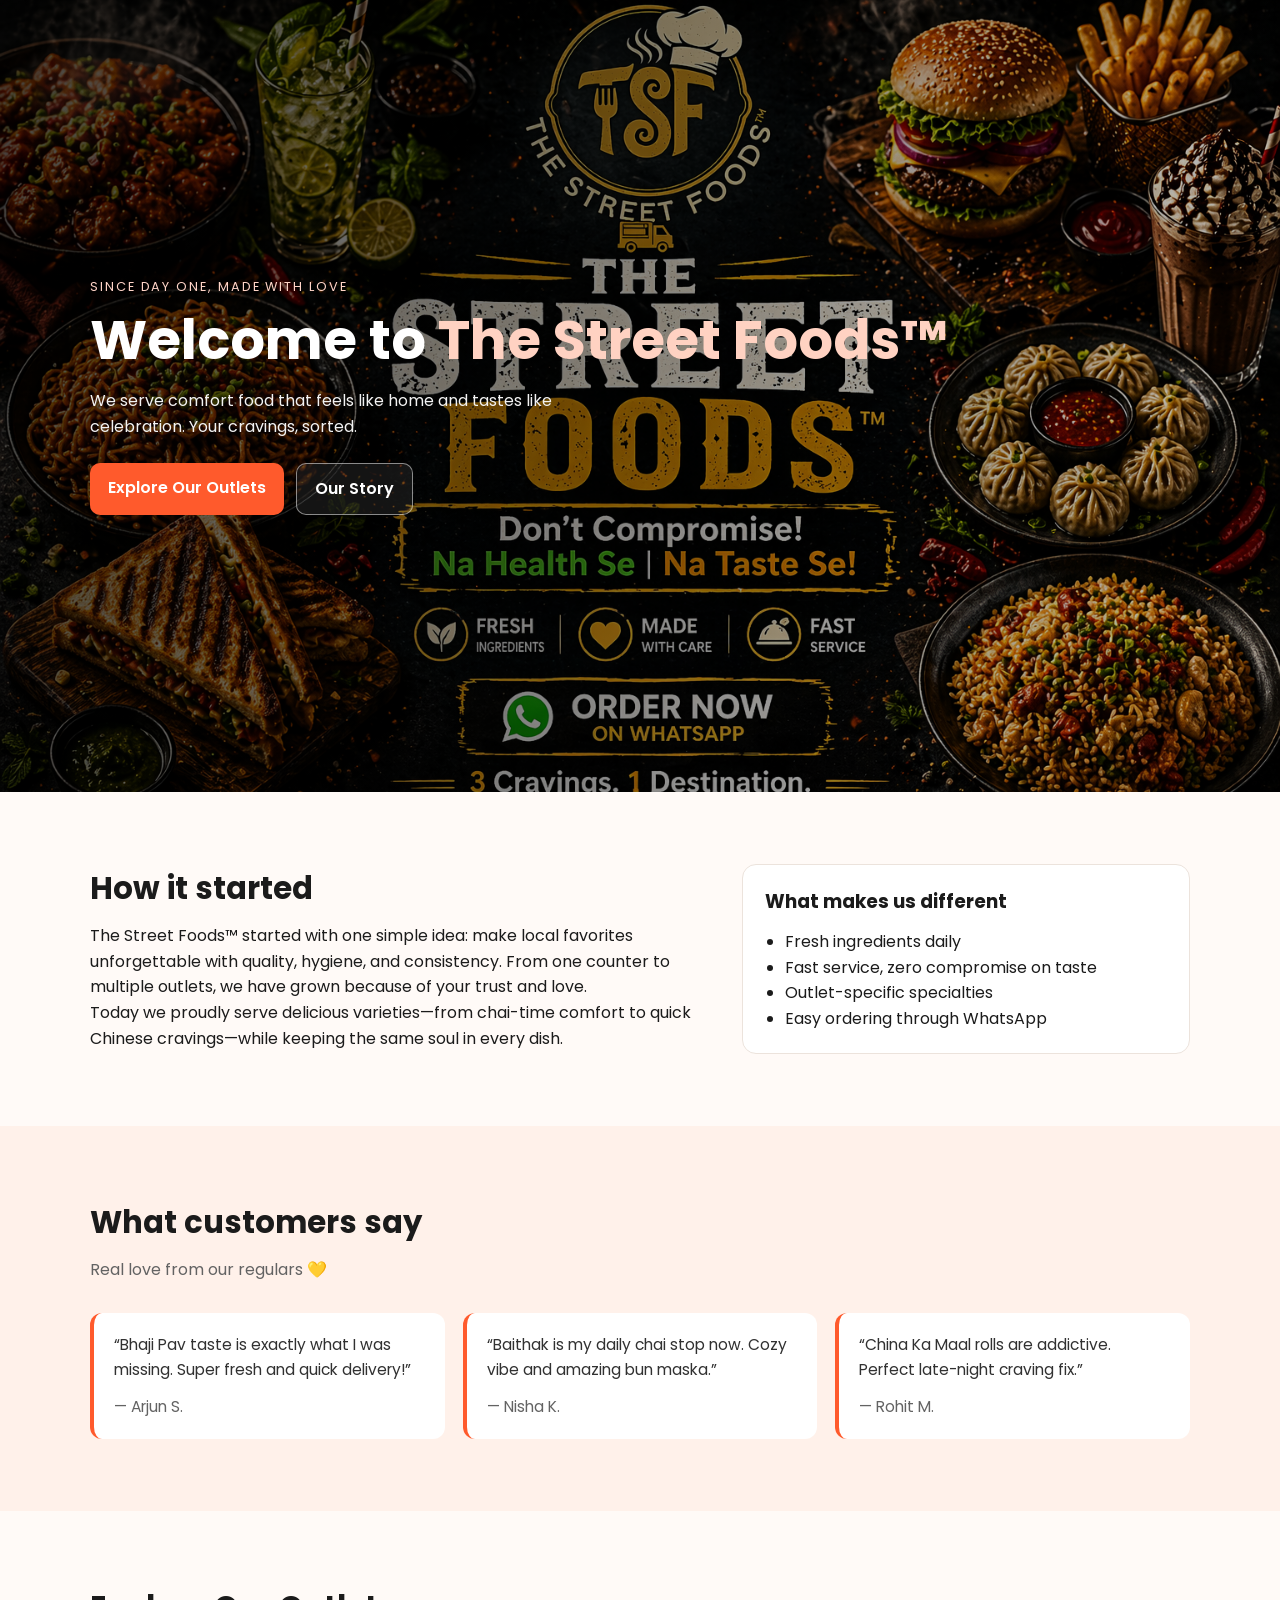
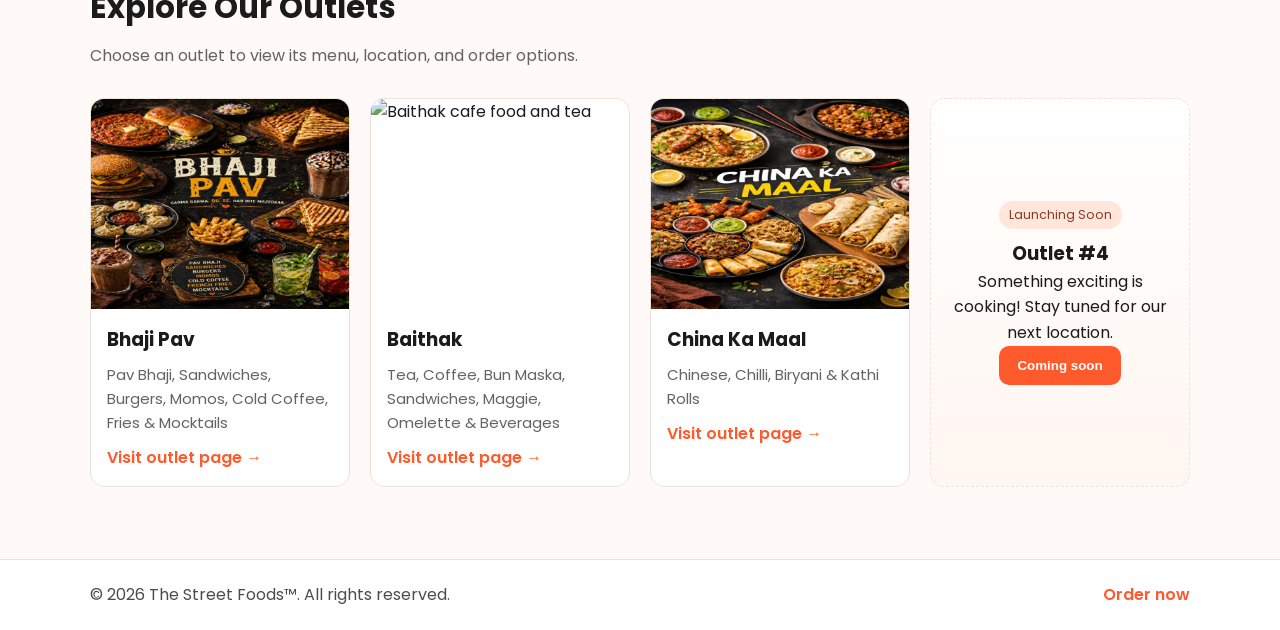
==== commit 24507bbf: "Update branding favicon and outlet links" ====
--- a/index.html
+++ b/index.html
@@ -5,21 +5,13 @@
   <meta name="viewport" content="width=device-width, initial-scale=1.0"/>
   <title>The Street Foods™ | 3 Cravings. 1 Destination.</title>
   <meta name="description" content="Welcome to The Street Foods™. Discover our story, what customers love, and explore all outlets." />
+  <link rel="icon" type="image/png" href="images/favicon.png">
   <link rel="preconnect" href="https://fonts.googleapis.com">
   <link rel="preconnect" href="https://fonts.gstatic.com" crossorigin>
   <link href="https://fonts.googleapis.com/css2?family=Poppins:wght@400;500;600;700;800&display=swap" rel="stylesheet">
-  <link rel="stylesheet" href="styles.css">
+  <link rel="stylesheet" href="styles.css?v=20260426-1">
 </head>
 <body>
-  <header class="topbar">
-    <a class="brand" href="index.html">The Street Foods™</a>
-    <nav>
-      <a href="#story">How it started</a>
-      <a href="#testimonials">Testimonials</a>
-      <a href="#outlets">Explore outlets</a>
-    </nav>
-  </header>
-
   <section class="hero">
     <div class="hero-overlay"></div>
     <div class="hero-content container">
--- a/styles.css
+++ b/styles.css
@@ -23,22 +23,6 @@
 .section-muted { background: #fff1ea; }
 .section h2 { font-size: clamp(1.8rem, 2.4vw, 2.4rem); margin-bottom: 10px; }
 .section-sub { color: var(--muted); margin-bottom: 30px; }
-
-.topbar {
-  position: sticky;
-  top: 0;
-  z-index: 20;
-  display: flex;
-  justify-content: space-between;
-  align-items: center;
-  background: rgba(255, 250, 247, 0.94);
-  border-bottom: 1px solid var(--line);
-  padding: 12px 4%;
-  backdrop-filter: blur(8px);
-}
-.brand { font-weight: 800; letter-spacing: .3px; }
-.topbar nav { display: flex; gap: 20px; }
-.topbar nav a { color: #3a3a3a; font-weight: 500; }
 
 .hero {
   position: relative;
@@ -193,7 +177,3 @@
   .testimonial-grid { grid-template-columns: 1fr; }
   .split { grid-template-columns: 1fr; }
 }
-@media (max-width: 740px) {
-  .topbar { flex-direction: column; gap: 10px; }
-  .topbar nav { flex-wrap: wrap; justify-content: center; gap: 12px; }
-}
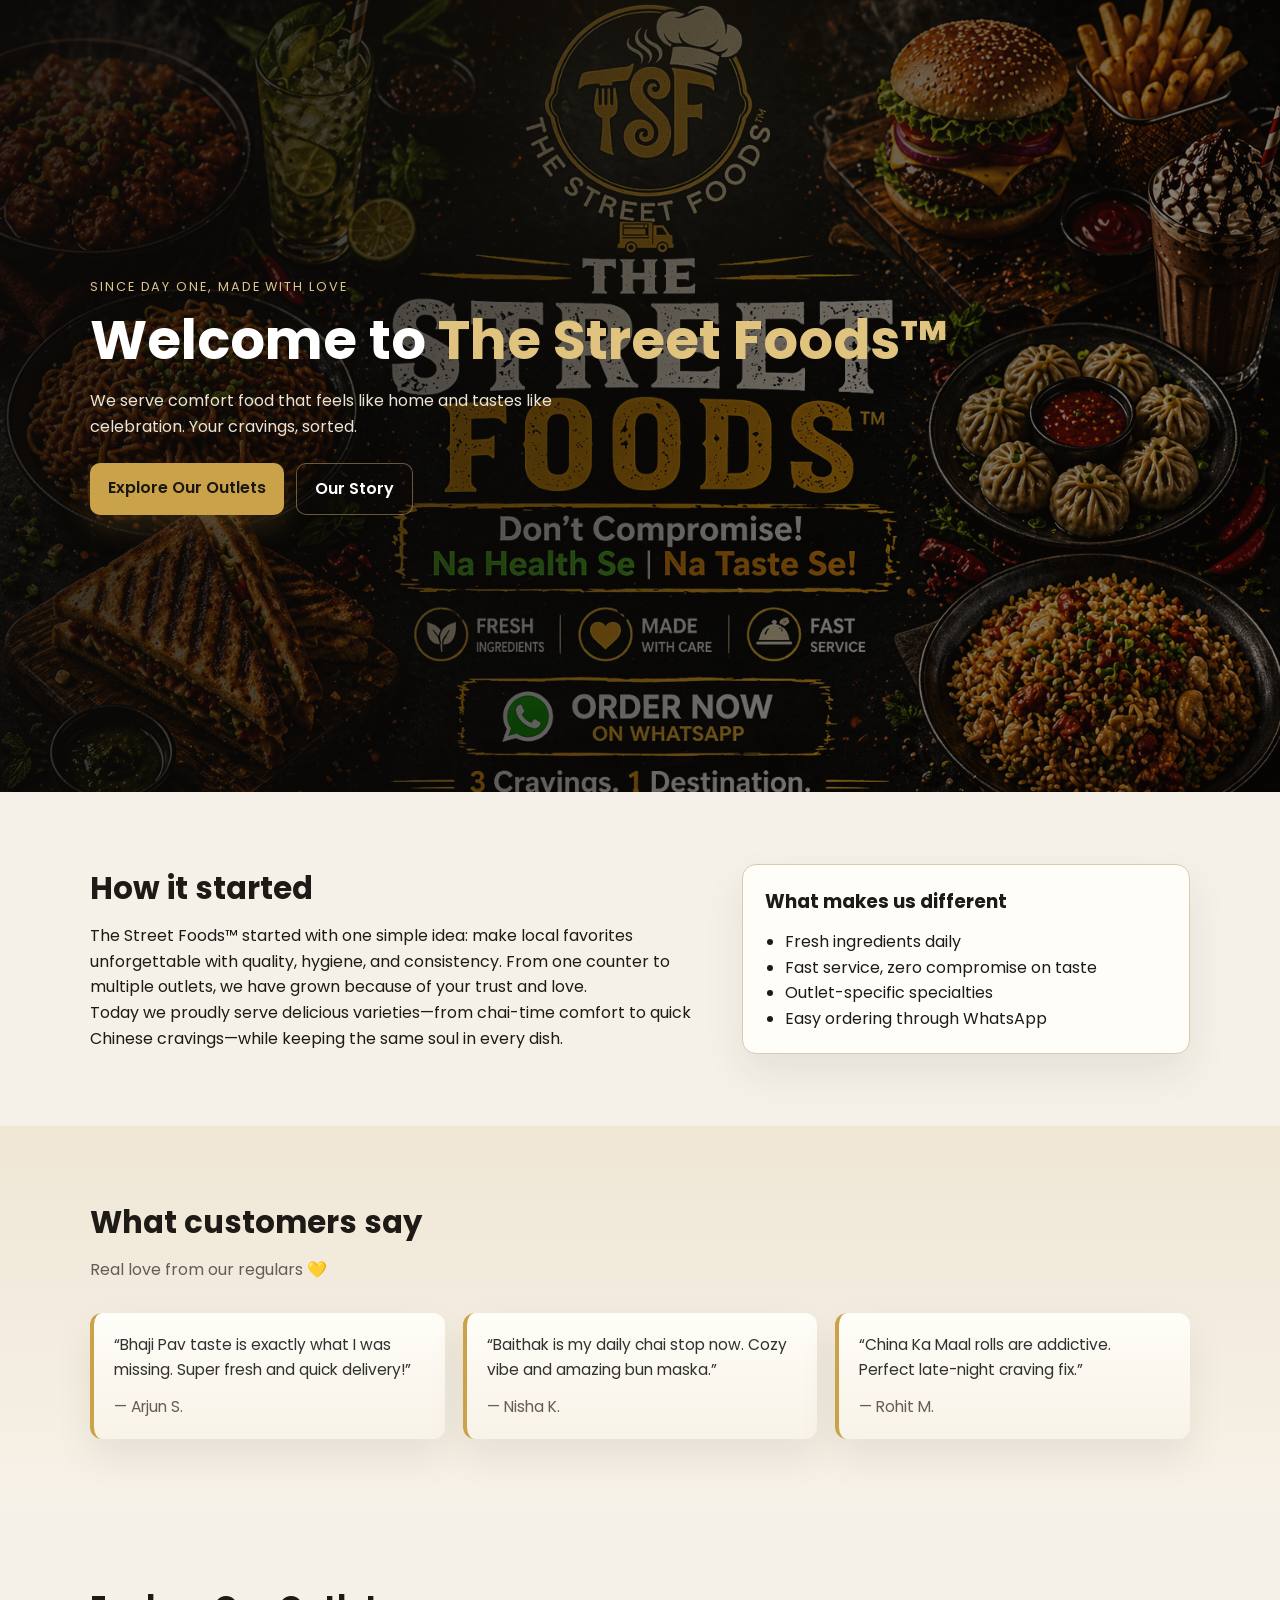
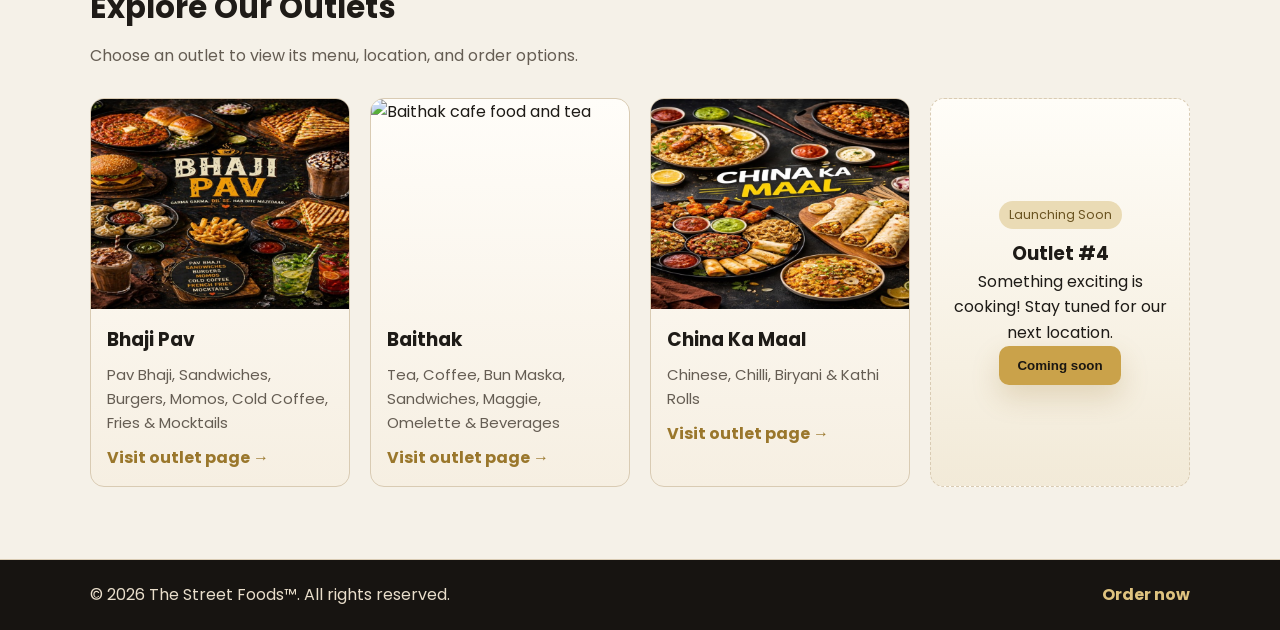
==== commit 276a0ee4: "Added Zomato" ====
--- a/index.html
+++ b/index.html
@@ -9,7 +9,7 @@
   <link rel="preconnect" href="https://fonts.googleapis.com">
   <link rel="preconnect" href="https://fonts.gstatic.com" crossorigin>
   <link href="https://fonts.googleapis.com/css2?family=Poppins:wght@400;500;600;700;800&display=swap" rel="stylesheet">
-  <link rel="stylesheet" href="styles.css?v=20260426-1">
+  <link rel="stylesheet" href="styles.css?v=20260426-2">
 </head>
 <body>
   <section class="hero">
--- a/styles.css
+++ b/styles.css
@@ -1,11 +1,13 @@
 :root {
-  --bg: #fffaf7;
-  --text: #1b1b1b;
-  --muted: #636363;
-  --brand: #ff5a2c;
-  --brand-dark: #e74c1f;
-  --card: #ffffff;
-  --line: #ece3dc;
+  --bg: #f5f1e8;
+  --text: #1e1b17;
+  --muted: #655d53;
+  --brand: #caa24a;
+  --brand-dark: #9a772c;
+  --card: #fffdf8;
+  --line: #d9cbb3;
+  --surface-dark: #23201d;
+  --surface-deep: #171411;
 }
 
 * { box-sizing: border-box; margin: 0; padding: 0; }
@@ -20,7 +22,7 @@
 
 .container { width: min(1100px, 92%); margin-inline: auto; }
 .section { padding: 72px 0; }
-.section-muted { background: #fff1ea; }
+.section-muted { background: linear-gradient(180deg, #efe6d5, #f7f2e8); }
 .section h2 { font-size: clamp(1.8rem, 2.4vw, 2.4rem); margin-bottom: 10px; }
 .section-sub { color: var(--muted); margin-bottom: 30px; }
 
@@ -35,7 +37,9 @@
 .hero-overlay {
   position: absolute;
   inset: 0;
-  background: linear-gradient(100deg, rgba(0, 0, 0, 0.72), rgba(0, 0, 0, 0.2));
+  background:
+    linear-gradient(110deg, rgba(12, 10, 8, 0.88), rgba(12, 10, 8, 0.42)),
+    radial-gradient(circle at top, rgba(202, 162, 74, 0.18), transparent 42%);
 }
 .hero-content {
   position: relative;
@@ -47,17 +51,17 @@
   letter-spacing: .15em;
   font-size: .8rem;
   margin-bottom: 10px;
-  color: #ffd4c7;
+  color: #dbc48e;
 }
 .hero h1 {
   font-size: clamp(2rem, 5vw, 3.4rem);
   line-height: 1.18;
   margin-bottom: 16px;
 }
-.hero h1 span { color: #ffd2c2; }
+.hero h1 span { color: #dfc37f; }
 .hero .lead {
   width: min(560px, 100%);
-  color: #f3f3f3;
+  color: #ece4d4;
 }
 .hero-actions {
   margin-top: 24px;
@@ -75,13 +79,14 @@
 }
 .btn-primary {
   background: var(--brand);
-  color: #fff;
+  color: #1b1712;
+  box-shadow: 0 12px 28px rgba(154, 119, 44, .22);
 }
 .btn-primary:hover { background: var(--brand-dark); }
 .btn-ghost {
-  border: 1px solid rgba(255,255,255,.5);
+  border: 1px solid rgba(223, 195, 127, .44);
   color: #fff;
-  background: rgba(255,255,255,.08);
+  background: rgba(18, 14, 10, .26);
 }
 
 .split {
@@ -95,6 +100,7 @@
   border: 1px solid var(--line);
   border-radius: 14px;
   padding: 22px;
+  box-shadow: 0 18px 40px rgba(35, 32, 29, .08);
 }
 .highlight-card ul {
   margin-top: 12px;
@@ -107,12 +113,13 @@
   gap: 18px;
 }
 .testimonial-grid blockquote {
-  background: #fff;
+  background: linear-gradient(180deg, #fffdf8, #f8f3e8);
   border-left: 4px solid var(--brand);
   border-radius: 12px;
   padding: 20px;
   font-size: .97rem;
   color: #313131;
+  box-shadow: 0 18px 38px rgba(35, 32, 29, .08);
 }
 .testimonial-grid cite {
   display: block;
@@ -127,7 +134,7 @@
   gap: 20px;
 }
 .outlet-card {
-  background: #fff;
+  background: linear-gradient(180deg, #fffdf9, #f6efe2);
   border: 1px solid var(--line);
   border-radius: 14px;
   overflow: hidden;
@@ -135,25 +142,25 @@
 }
 .outlet-card:hover {
   transform: translateY(-6px);
-  box-shadow: 0 14px 24px rgba(0,0,0,.08);
+  box-shadow: 0 20px 36px rgba(27, 23, 18, .14);
 }
 .outlet-card img { height: 210px; width: 100%; object-fit: cover; }
 .outlet-content { padding: 16px; }
 .outlet-content p { color: var(--muted); margin: 8px 0 10px; font-size: .93rem; }
-.card-link { color: var(--brand); font-weight: 600; }
+.card-link { color: var(--brand-dark); font-weight: 700; }
 
 .coming-soon {
   display: grid;
   place-items: center;
   min-height: 340px;
   border-style: dashed;
-  background: linear-gradient(180deg, #fff, #fff6f1);
+  background: linear-gradient(180deg, #fffdf8, #f2ead8);
 }
 .coming-soon-inner { text-align: center; padding: 20px; }
 .badge {
   display: inline-block;
-  background: #ffe6db;
-  color: #8b3a21;
+  background: #eadbb5;
+  color: #6a5320;
   border-radius: 999px;
   padding: 4px 10px;
   font-size: .78rem;
@@ -162,16 +169,16 @@
 
 .footer {
   border-top: 1px solid var(--line);
-  background: #fff;
+  background: var(--surface-deep);
   padding: 22px 0;
 }
 .footer-row {
   display: flex;
   justify-content: space-between;
   align-items: center;
-  color: #4c4c4c;
+  color: #e9decb;
 }
-.footer a { color: var(--brand); font-weight: 600; }
+.footer a { color: #dfc37f; font-weight: 700; }
 
 @media (max-width: 900px) {
   .testimonial-grid { grid-template-columns: 1fr; }
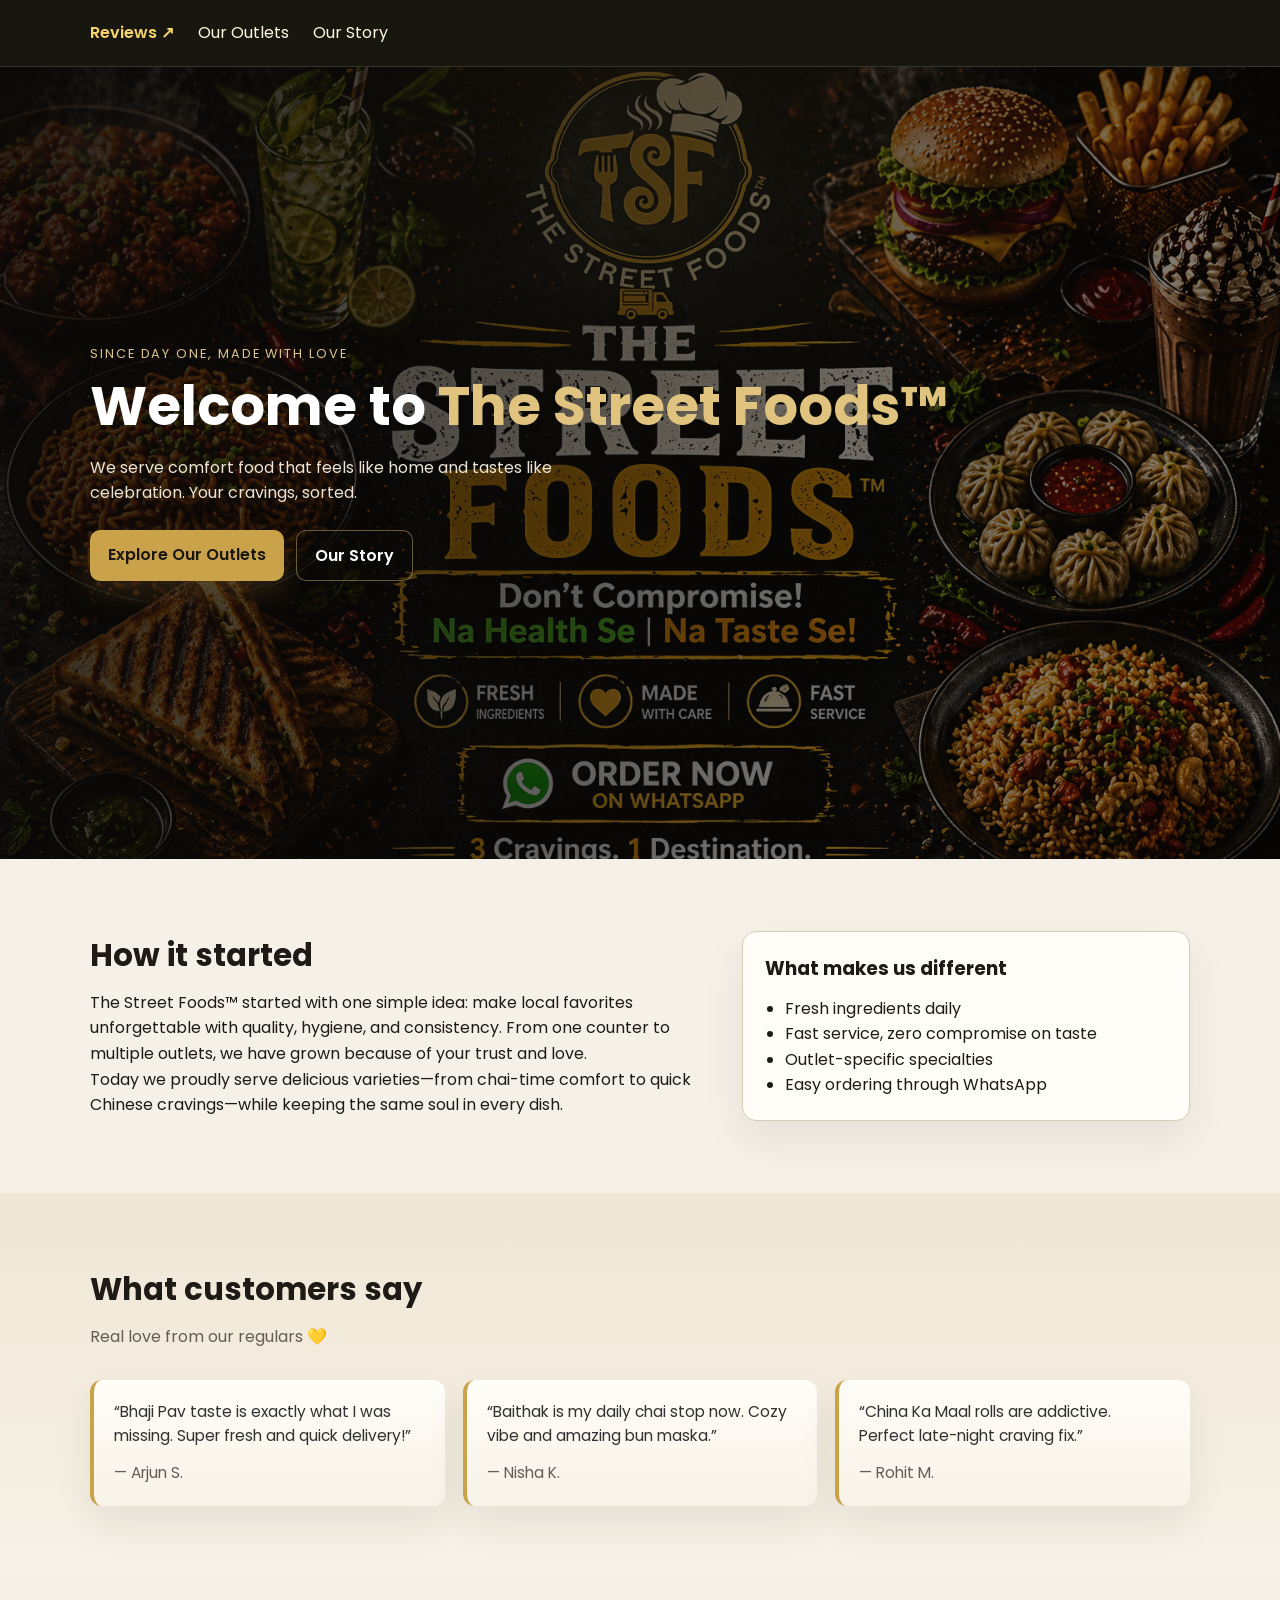
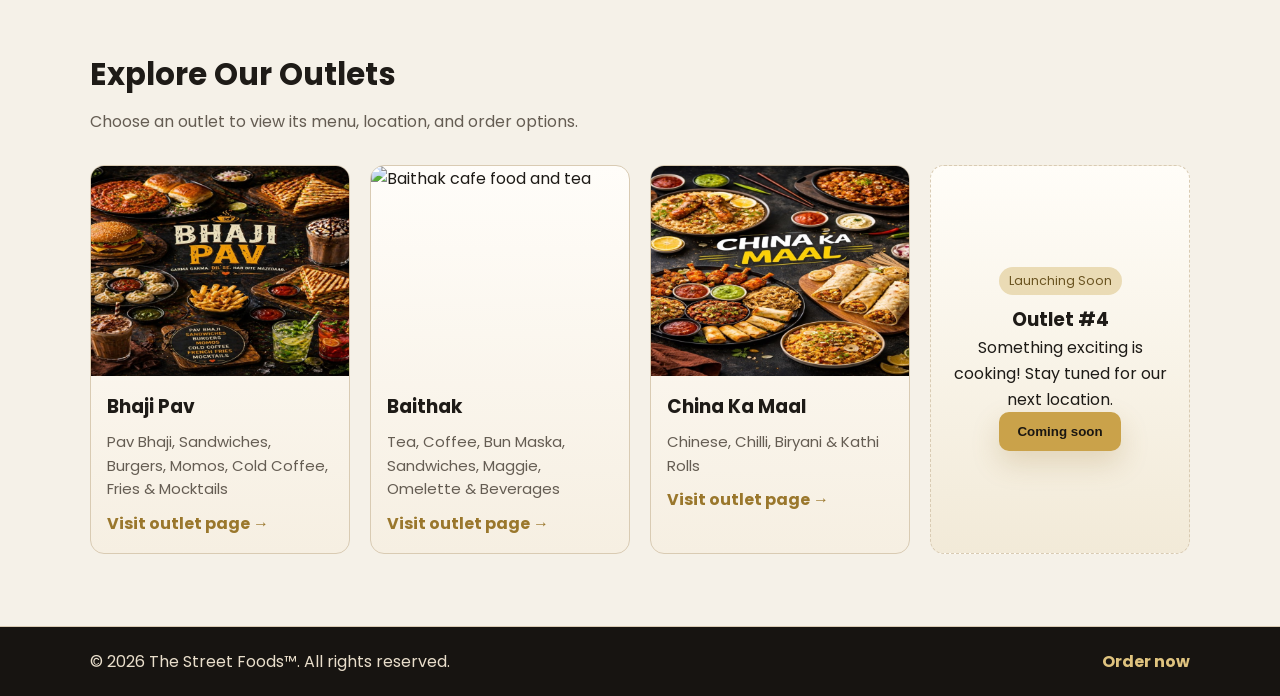
==== commit 1c7e4042: "Link the main website to the TSF review hub Add a responsive top-left navigation bar with Reviews, O" ====
--- a/index.html
+++ b/index.html
@@ -12,6 +12,14 @@
   <link rel="stylesheet" href="styles.css?v=20260426-2">
 </head>
 <body>
+  <header style="background:#171710;color:#fff8e2;border-bottom:1px solid #ffffff20">
+    <nav class="container" aria-label="Main navigation" style="display:flex;align-items:center;gap:24px;flex-wrap:wrap;padding-top:14px;padding-bottom:14px">
+      <a href="https://reviews.tsfthestreetfoods.com/" style="color:#f7d36c;text-decoration:none;font-weight:600;padding:6px 0">Reviews ↗</a>
+      <a href="#outlets" style="color:#fff8e2;text-decoration:none;padding:6px 0">Our Outlets</a>
+      <a href="#story" style="color:#fff8e2;text-decoration:none;padding:6px 0">Our Story</a>
+    </nav>
+  </header>
+
   <section class="hero">
     <div class="hero-overlay"></div>
     <div class="hero-content container">
